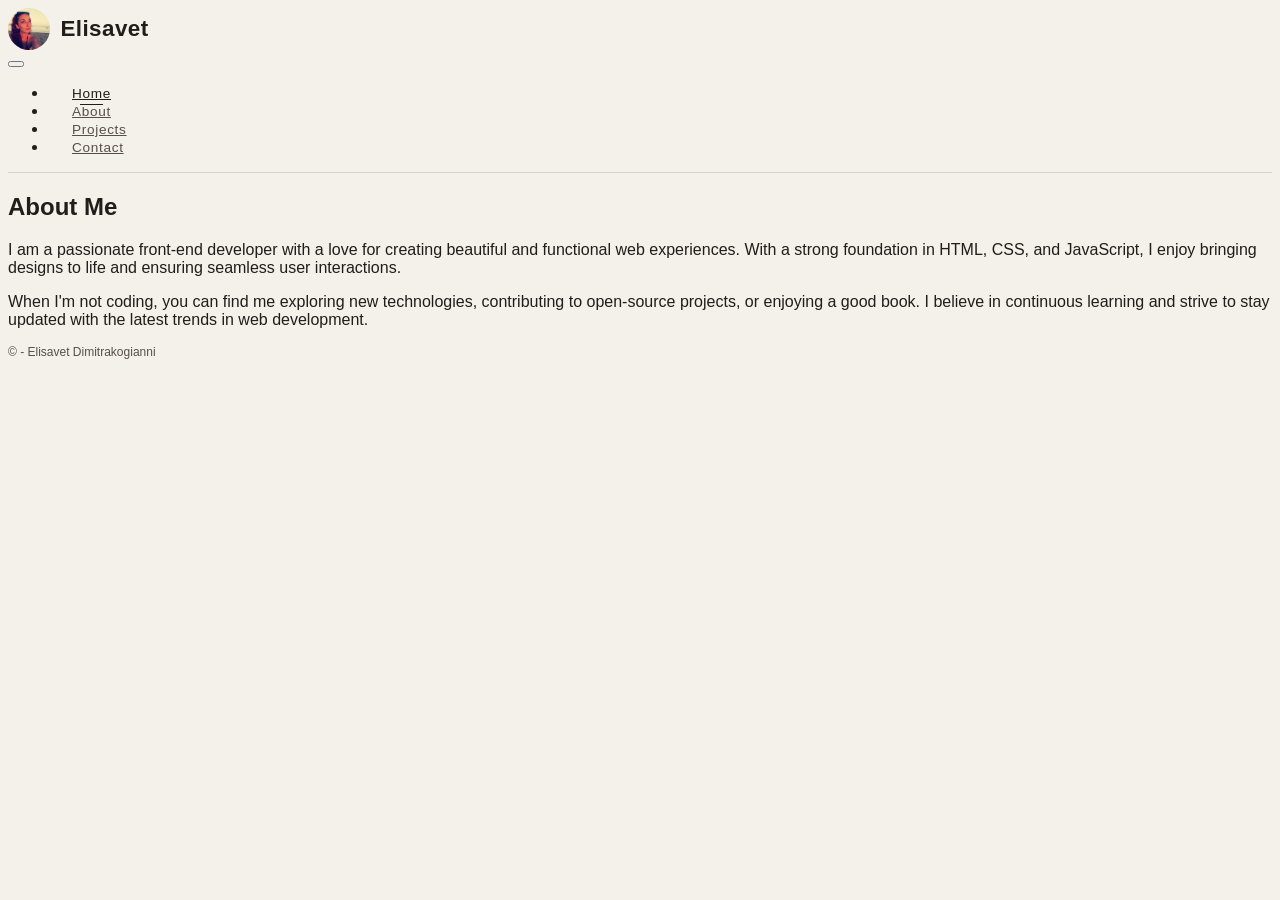
==== about.html @ 78a68099 "added projects.html,about.hmtl,contact.html and the script.js.Changed the font family." ====
<!doctype html>
<html lang="en">
  <head>
    <meta charset="UTF-8" />
    <meta name="viewport" content="width=device-width, initial-scale=1.0" />
    <title>About</title>
    <link href="styles.css" rel="stylesheet" type="text/css" />
  </head>
  <body>
    <nav class="navbar navbar-expand-lg custom-navbar">
      <div class="container-fluid px-4 px-md-5 py-3">
        <a class="navbar-brand brand-with-portrait" href="index.html">
          <img
            src="images/portrait.jpg"
            alt="Portrait of Elisavet Dimitrakogianni"
            class="nav-portrait"
          />
          <span class="wordmark">Elisavet</span>
        </a>
        <button
          class="navbar-toggler"
          type="button"
          data-bs-toggle="collapse"
          data-bs-target="#navMenu"
          aria-controls="navMenu"
          aria-expanded="false"
          aria-label="Toggle navigation"
        >
          <span class="navbar-toggler-icon"></span>
        </button>
        <div class="collapse navbar-collapse justify-content-end" id="navMenu">
          <ul class="navbar-nav nav-links">
            <li class="nav-item">
              <a class="nav-link active" href="index.html">Home</a>
            </li>
            <li class="nav-item">
              <a class="nav-link" href="about.html">About</a>
            </li>
            <li class="nav-item">
              <a class="nav-link" href="projects.html">Projects</a>
            </li>
            <li class="nav-item">
              <a class="nav-link" href="contact.html">Contact</a>
            </li>
          </ul>
        </div>
      </div>
    </nav>
    <hr class="divider" />
    <section class="hero container-fluid px-4 px-md-5 py-5">
  <div class="row align-items-center justify-content-center">
    <div class="col-lg-8 text-center">
      <h1 class="hero-title">About Me</h1>
      <p class="hero-subtitle">
        I am a passionate front-end developer with a love for creating beautiful and functional web experiences. With a strong foundation in HTML, CSS, and JavaScript, I enjoy bringing designs to life and ensuring seamless user interactions.
      </p>
      <p class="hero-subtitle">
        When I'm not coding, you can find me exploring new technologies, contributing to open-source projects, or enjoying a good book. I believe in continuous learning and strive to stay updated with the latest trends in web development.
      </p>
    </div>
  </div>
</section>
    </ul>
      <p class="footer-meta">
        © <span id="year"></span> - Elisavet Dimitrakogianni
      </p>
    </footer>
  </body>
</html>
---- styles.css ----
:root {
  --color-bg: #f3f1ea;
  --color-ink: #201d1a;
  --color-ink-soft: #55504a;
  --color-accent: #2c3e50;
  --color-line: #d8d3c7;
  --font-serif: "Ubuntu", sans-serif;
  --font-sans: "Ubuntu", sans-serif;
}

body {
  background: var(--color-bg);
  color: var(--color-ink);
  font-family: var(--font-sans);
}

.brand-with-portrait {
  display: flex;
  align-items: center;
  gap: 0.65rem;
  text-decoration: none;
}

.wordmark {
  font-family: var(--font-serif);
  font-size: 1.4rem;
  font-weight: 600;
  color: var(--color-ink);
  letter-spacing: 0.02em;
}

.nav-portrait {
  width: 42px;
  height: 42px;
  object-fit: cover;
  border-radius: 50%;
  display: block;
}

.nav-links .nav-link {
  font-family: var(--font-sans);
  font-size: 0.85rem;
  letter-spacing: 0.05em;
  color: var(--color-ink-soft);
  margin-left: 1.5rem;
  position: relative;
}

.nav-links .nav-link:hover,
.nav-links .nav-link.active {
  color: var(--color-ink);
}

.nav-links .nav-link.active::after {
  content: "";
  position: absolute;
  left: 0.5rem;
  right: 0.5rem;
  bottom: -4px;
  height: 1px;
  background: var(--color-ink);
}

.divider {
  border: none;
  border-top: 1px solid var(--color-line);
  margin: 0;
}

.intro-text {
  font-family: var(--font-serif);
  font-size: 1.6rem;
  line-height: 1.5;
  color: var(--color-ink);
  max-width: 30ch;
  margin: 0 auto;
}

.portrait {
  width: 100%;
  max-width: 380px;
  display: block;
  margin: 0 auto;
  border-radius: 4px;
}

.section-heading {
  font-family: var(--font-serif);
  font-size: 2rem;
  margin-bottom: 0.75rem;
}

.section-text {
  color: var(--color-ink-soft);
  max-width: 40ch;
  margin: 0 auto 1rem;
}

.text-link {
  font-family: var(--font-sans);
  font-size: 0.85rem;
  letter-spacing: 0.05em;
  color: var(--color-ink);
  text-decoration: none;
  border-bottom: 1px solid var(--color-ink);
  padding-bottom: 2px;
}

.text-link:hover {
  color: var(--color-accent);
  border-color: var(--color-accent);
}

.project-image {
  width: 100%;
  height: 180px;
  border-radius: 16px;
  overflow: hidden;
}

.project-thumb {
  width: 100%;
  height: 100%;
  object-fit: cover;
  object-position: top;
  display: block;
  border-radius: 16px;
  transition: transform 0.3s ease;
}

.project-image:hover .project-thumb {
  transform: scale(1.05);
}

.project-name {
  margin-top: 1rem;
  margin-bottom: 0.6rem;
  font-family: var(--font-serif);
  font-size: 1.2rem;
}

.project-link {
  display: inline-block;
}

.site-footer {
  border-top: 1px solid var(--color-line);
  margin-top: 4rem;
}

.footer-wordmark {
  font-family: var(--font-serif);
  font-size: 3rem;
}

.footer-nav {
  margin-top: 1rem;
}

.footer-nav a {
  color: var(--color-ink-soft);
  text-decoration: none;
  font-size: 0.8rem;
  letter-spacing: 0.05em;
  margin: 0 0.75rem;
}

.footer-nav a:hover {
  color: var(--color-ink);
}

.footer-meta {
  margin-top: 1rem;
  font-size: 0.75rem;
  color: var(--color-ink-soft);
}

@media (max-width: 767px) {
  .nav-portrait {
    width: 38px;
    height: 38px;
  }

  .intro-text {
    font-size: 1.3rem;
    max-width: none;
  }
  .section-heading {
    font-size: 1.6rem;
  }
  .footer-wordmark {
    font-size: 2rem;
  }
}
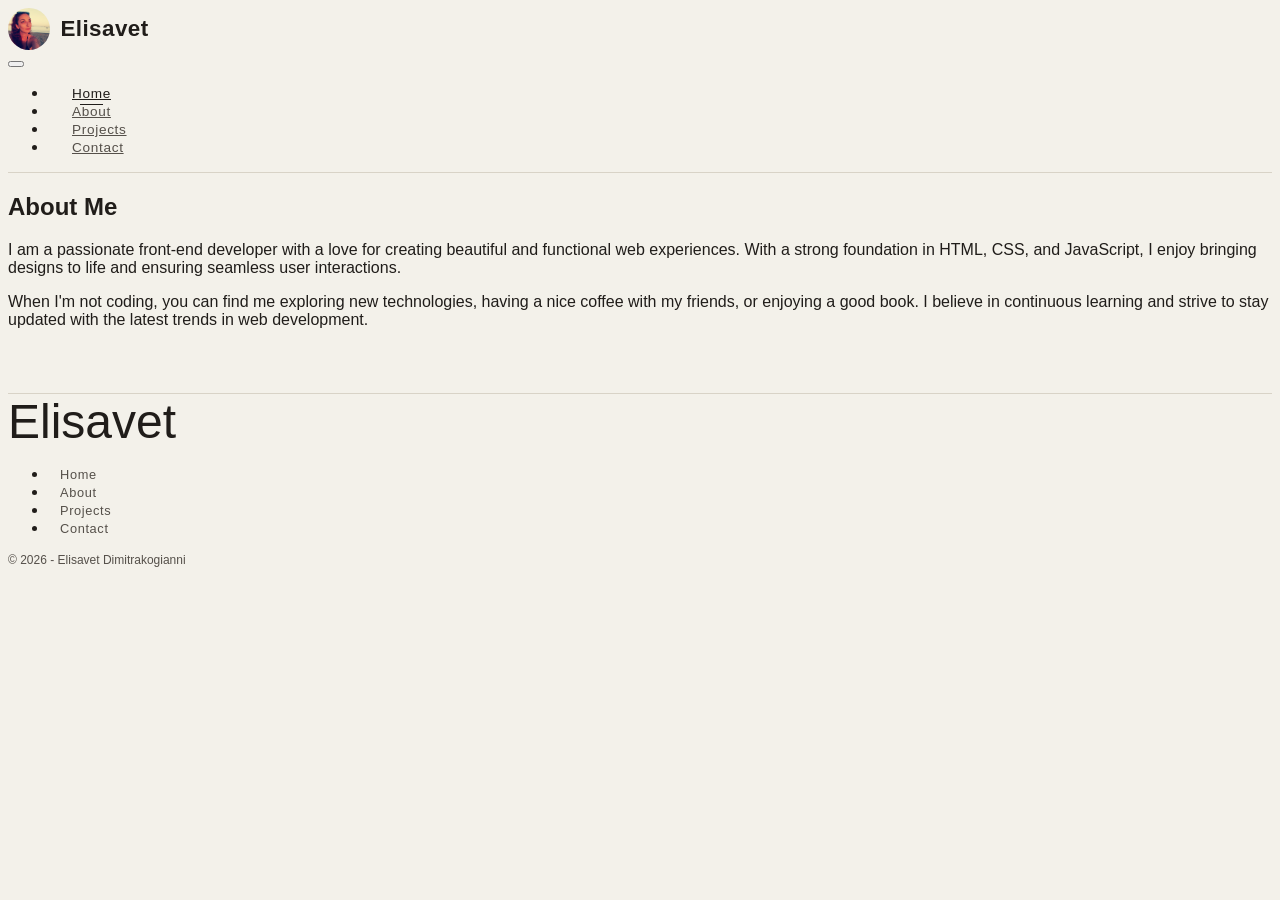
==== commit f193a8be: "made some changes in the projects,about and contact.hmtl" ====
--- a/about.html
+++ b/about.html
@@ -48,22 +48,40 @@
     </nav>
     <hr class="divider" />
     <section class="hero container-fluid px-4 px-md-5 py-5">
-  <div class="row align-items-center justify-content-center">
-    <div class="col-lg-8 text-center">
-      <h1 class="hero-title">About Me</h1>
-      <p class="hero-subtitle">
-        I am a passionate front-end developer with a love for creating beautiful and functional web experiences. With a strong foundation in HTML, CSS, and JavaScript, I enjoy bringing designs to life and ensuring seamless user interactions.
-      </p>
-      <p class="hero-subtitle">
-        When I'm not coding, you can find me exploring new technologies, contributing to open-source projects, or enjoying a good book. I believe in continuous learning and strive to stay updated with the latest trends in web development.
-      </p>
-    </div>
-  </div>
-</section>
-    </ul>
+      <div class="row align-items-center justify-content-center">
+        <div class="col-lg-8 text-center">
+          <h1 class="hero-title">About Me</h1>
+          <p class="hero-subtitle">
+            I am a passionate front-end developer with a love for creating
+            beautiful and functional web experiences. With a strong foundation
+            in HTML, CSS, and JavaScript, I enjoy bringing designs to life and
+            ensuring seamless user interactions.
+          </p>
+          <p class="hero-subtitle">
+            When I'm not coding, you can find me exploring new technologies,
+            having a nice coffee with my friends, or enjoying a good book. I
+            believe in continuous learning and strive to stay updated with the
+            latest trends in web development.
+          </p>
+        </div>
+      </div>
+    </section>
+    <footer class="site-footer text-center py-5">
+      <div class="footer-wordmark">Elisavet</div>
+      <ul class="footer-nav list-inline">
+        <li class="list-inline-item"><a href="index.html">Home</a></li>
+        <li class="list-inline-item"><a href="about.html">About</a></li>
+        <li class="list-inline-item"><a href="projects.html">Projects</a></li>
+        <li class="list-inline-item"><a href="contact.html">Contact</a></li>
+      </ul>
       <p class="footer-meta">
         © <span id="year"></span> - Elisavet Dimitrakogianni
       </p>
     </footer>
+    <script
+      src="https://cdn.jsdelivr.net/npm/bootstrap@5.3.8/dist/js/bootstrap.bundle.min.js"
+      crossorigin="anonymous"
+    ></script>
+    <script src="script.js"></script>
   </body>
 </html>
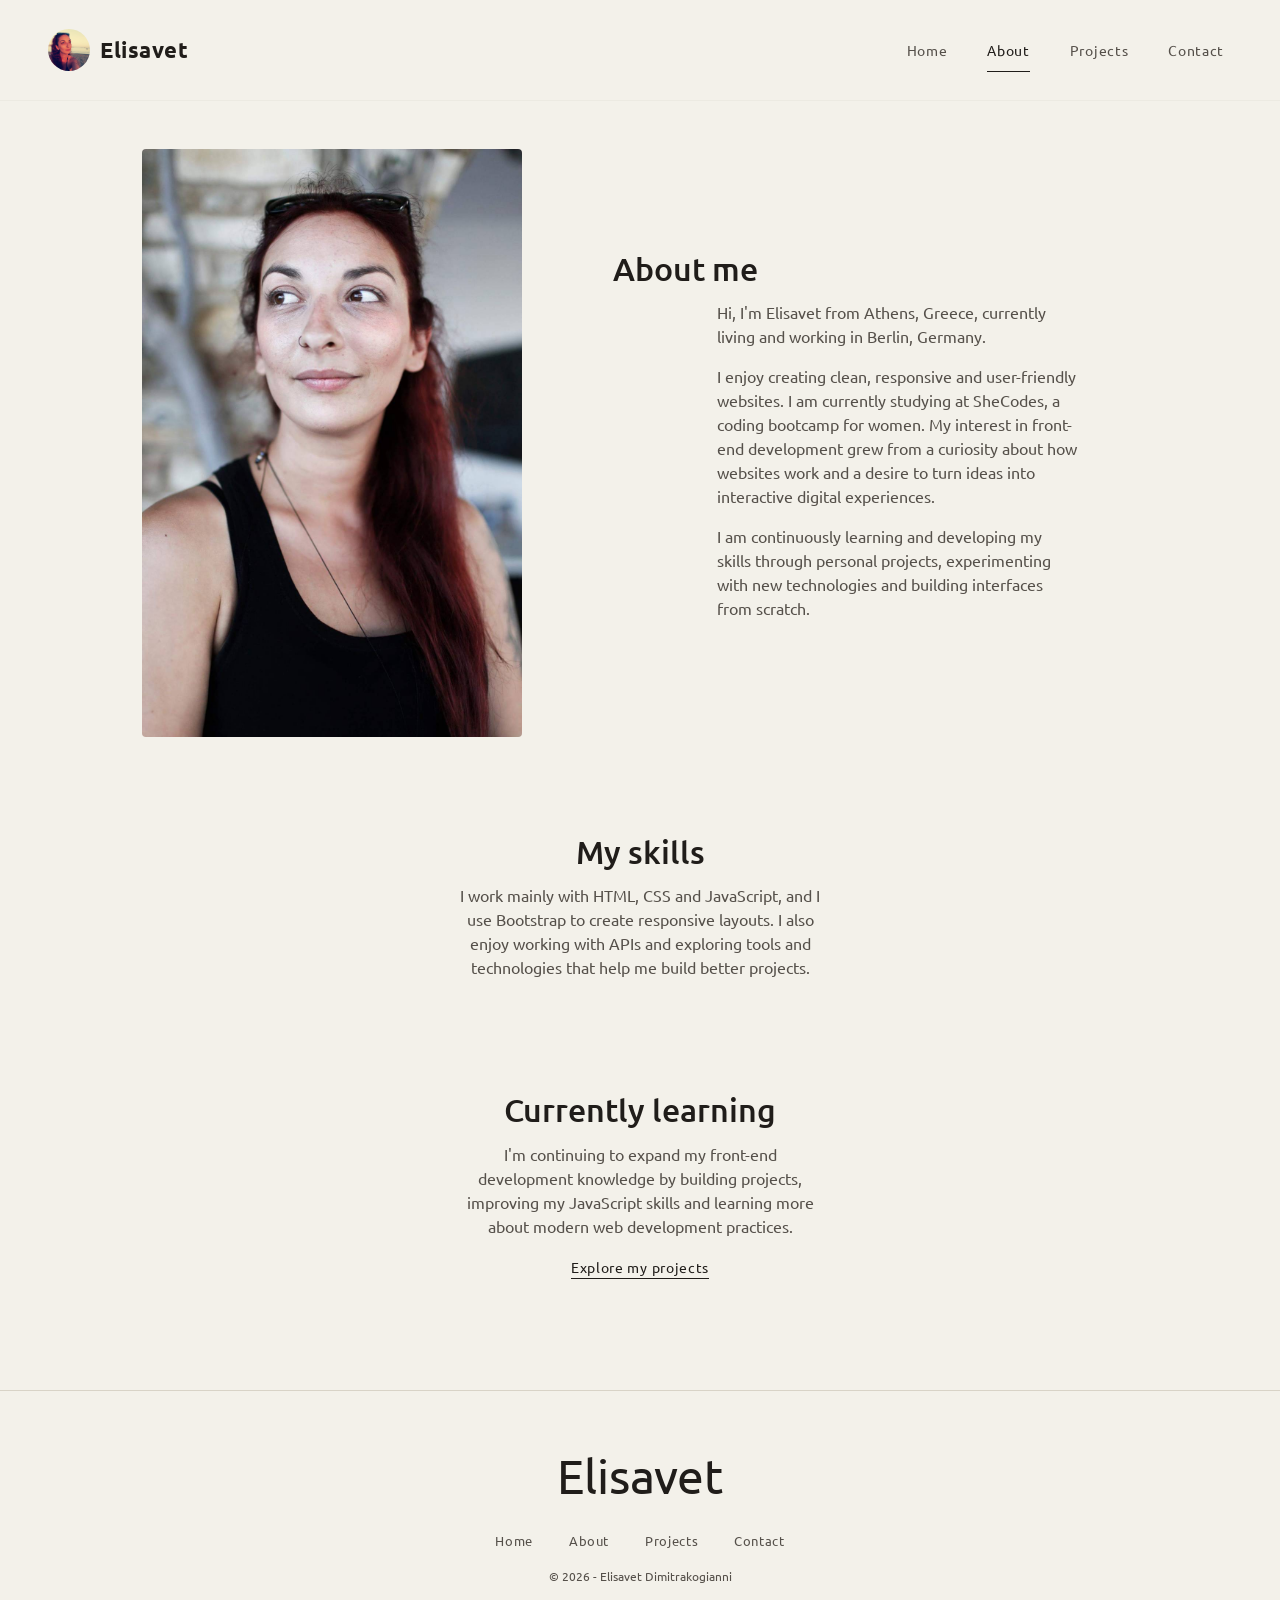
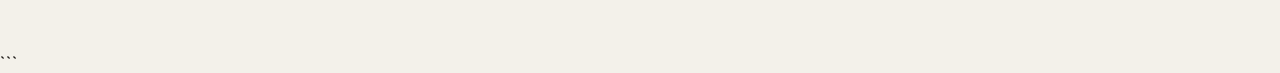
==== commit 519c3cd4: "added the links to my contact.hmtl,made some changes in the about.hmtl and deployed the site on rend" ====
--- a/about.html
+++ b/about.html
@@ -1,11 +1,26 @@
 <!doctype html>
+
 <html lang="en">
   <head>
     <meta charset="UTF-8" />
     <meta name="viewport" content="width=device-width, initial-scale=1.0" />
-    <title>About</title>
+
+    <title>About - Elisavet Dimitrakogianni</title>
+
+    <link rel="preconnect" href="https://fonts.googleapis.com" />
+    <link
+      href="https://fonts.googleapis.com/css2?family=Capriola&family=Ubuntu:ital,wght@1,300;1,500&family=Winky+Sans:ital,wght@0,300..900;1,300..900&display=swap"
+      rel="stylesheet"
+    />
+
+    <link
+      href="https://cdn.jsdelivr.net/npm/bootstrap@5.3.8/dist/css/bootstrap.min.css"
+      rel="stylesheet"
+    />
+
     <link href="styles.css" rel="stylesheet" type="text/css" />
   </head>
+
   <body>
     <nav class="navbar navbar-expand-lg custom-navbar">
       <div class="container-fluid px-4 px-md-5 py-3">
@@ -17,6 +32,7 @@
           />
           <span class="wordmark">Elisavet</span>
         </a>
+
         <button
           class="navbar-toggler"
           type="button"
@@ -28,13 +44,14 @@
         >
           <span class="navbar-toggler-icon"></span>
         </button>
+
         <div class="collapse navbar-collapse justify-content-end" id="navMenu">
           <ul class="navbar-nav nav-links">
             <li class="nav-item">
-              <a class="nav-link active" href="index.html">Home</a>
+              <a class="nav-link" href="index.html">Home</a>
             </li>
             <li class="nav-item">
-              <a class="nav-link" href="about.html">About</a>
+              <a class="nav-link active" href="about.html">About</a>
             </li>
             <li class="nav-item">
               <a class="nav-link" href="projects.html">Projects</a>
@@ -46,42 +63,106 @@
         </div>
       </div>
     </nav>
+
     <hr class="divider" />
-    <section class="hero container-fluid px-4 px-md-5 py-5">
-      <div class="row align-items-center justify-content-center">
-        <div class="col-lg-8 text-center">
-          <h1 class="hero-title">About Me</h1>
-          <p class="hero-subtitle">
-            I am a passionate front-end developer with a love for creating
-            beautiful and functional web experiences. With a strong foundation
-            in HTML, CSS, and JavaScript, I enjoy bringing designs to life and
-            ensuring seamless user interactions.
-          </p>
-          <p class="hero-subtitle">
-            When I'm not coding, you can find me exploring new technologies,
-            having a nice coffee with my friends, or enjoying a good book. I
-            believe in continuous learning and strive to stay updated with the
-            latest trends in web development.
-          </p>
+
+    <main>
+      <section class="container-fluid px-4 px-md-5 py-5">
+        <div class="row align-items-center justify-content-center g-5">
+          <div class="col-md-5 text-center">
+            <img
+              src="images/portait2.jpg"
+              alt="Portrait of Elisavet Dimitrakogianni"
+              class="portrait"
+            />
+          </div>
+
+          <div class="col-md-6">
+            <h1 class="section-heading">About me</h1>
+
+            <p class="section-text">
+              Hi, I'm Elisavet from Athens, Greece, currently living and working
+              in Berlin, Germany.
+            </p>
+
+            <p class="section-text">
+              I enjoy creating clean, responsive and user-friendly websites. I
+              am currently studying at SheCodes, a coding bootcamp for women. My
+              interest in front-end development grew from a curiosity about how
+              websites work and a desire to turn ideas into interactive digital
+              experiences.
+            </p>
+
+            <p class="section-text">
+              I am continuously learning and developing my skills through
+              personal projects, experimenting with new technologies and
+              building interfaces from scratch.
+            </p>
+          </div>
         </div>
-      </div>
-    </section>
+      </section>
+
+      <section class="container-fluid px-4 px-md-5 py-5">
+        <div class="row justify-content-center text-center">
+          <div class="col-lg-7">
+            <h2 class="section-heading">My skills</h2>
+
+            <p class="section-text">
+              I work mainly with HTML, CSS and JavaScript, and I use Bootstrap
+              to create responsive layouts. I also enjoy working with APIs and
+              exploring tools and technologies that help me build better
+              projects.
+            </p>
+          </div>
+        </div>
+      </section>
+
+      <section class="container-fluid px-4 px-md-5 py-5">
+        <div class="row justify-content-center text-center">
+          <div class="col-lg-7">
+            <h2 class="section-heading">Currently learning</h2>
+
+            <p class="section-text">
+              I'm continuing to expand my front-end development knowledge by
+              building projects, improving my JavaScript skills and learning
+              more about modern web development practices.
+            </p>
+
+            <a href="projects.html" class="text-link"> Explore my projects </a>
+          </div>
+        </div>
+      </section>
+    </main>
+
     <footer class="site-footer text-center py-5">
       <div class="footer-wordmark">Elisavet</div>
+
       <ul class="footer-nav list-inline">
-        <li class="list-inline-item"><a href="index.html">Home</a></li>
-        <li class="list-inline-item"><a href="about.html">About</a></li>
-        <li class="list-inline-item"><a href="projects.html">Projects</a></li>
-        <li class="list-inline-item"><a href="contact.html">Contact</a></li>
+        <li class="list-inline-item">
+          <a href="index.html">Home</a>
+        </li>
+        <li class="list-inline-item">
+          <a href="about.html">About</a>
+        </li>
+        <li class="list-inline-item">
+          <a href="projects.html">Projects</a>
+        </li>
+        <li class="list-inline-item">
+          <a href="contact.html">Contact</a>
+        </li>
       </ul>
+
       <p class="footer-meta">
         © <span id="year"></span> - Elisavet Dimitrakogianni
       </p>
     </footer>
+
     <script
       src="https://cdn.jsdelivr.net/npm/bootstrap@5.3.8/dist/js/bootstrap.bundle.min.js"
       crossorigin="anonymous"
     ></script>
+
     <script src="script.js"></script>
+    ```
   </body>
 </html>
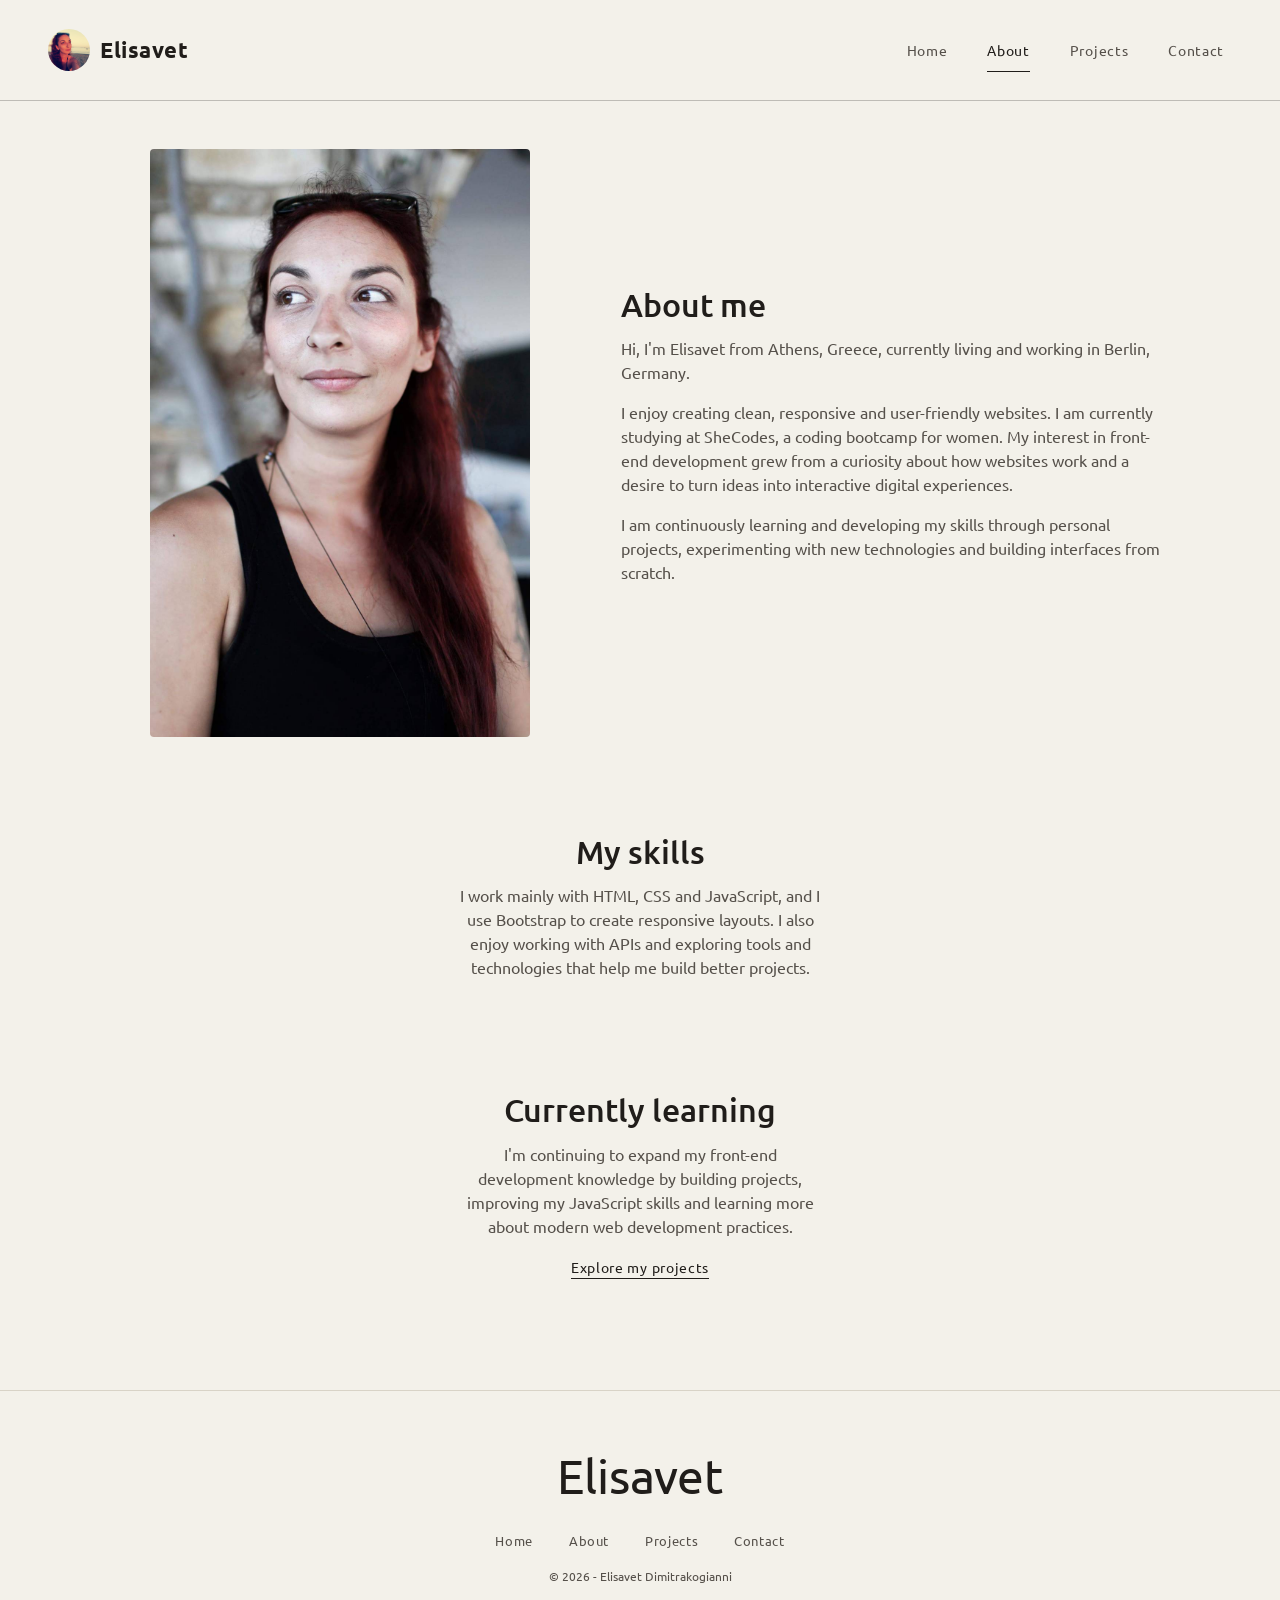
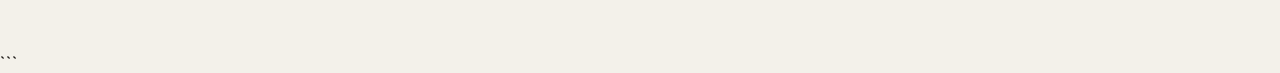
==== commit 808bc6b6: "made some changes in the styles.css" ====
--- a/about.html
+++ b/about.html
@@ -77,7 +77,7 @@
             />
           </div>
 
-          <div class="col-md-6">
+          <div class="col-md-6 about-text">
             <h1 class="section-heading">About me</h1>
 
             <p class="section-text">
--- a/styles.css
+++ b/styles.css
@@ -63,7 +63,7 @@
 
 .divider {
   border: none;
-  border-top: 1px solid var(--color-line);
+  border-top: 1px solid var(--color-ink);
   margin: 0;
 }
 
@@ -82,6 +82,20 @@
   display: block;
   margin: 0 auto;
   border-radius: 4px;
+}
+
+.about-text {
+  max-width: 600px;
+}
+
+.about-text .section-heading {
+  text-align: left;
+}
+
+.about-text .section-text {
+  max-width: 100%;
+  margin-left: 0;
+  margin-right: 0;
 }
 
 .section-heading {
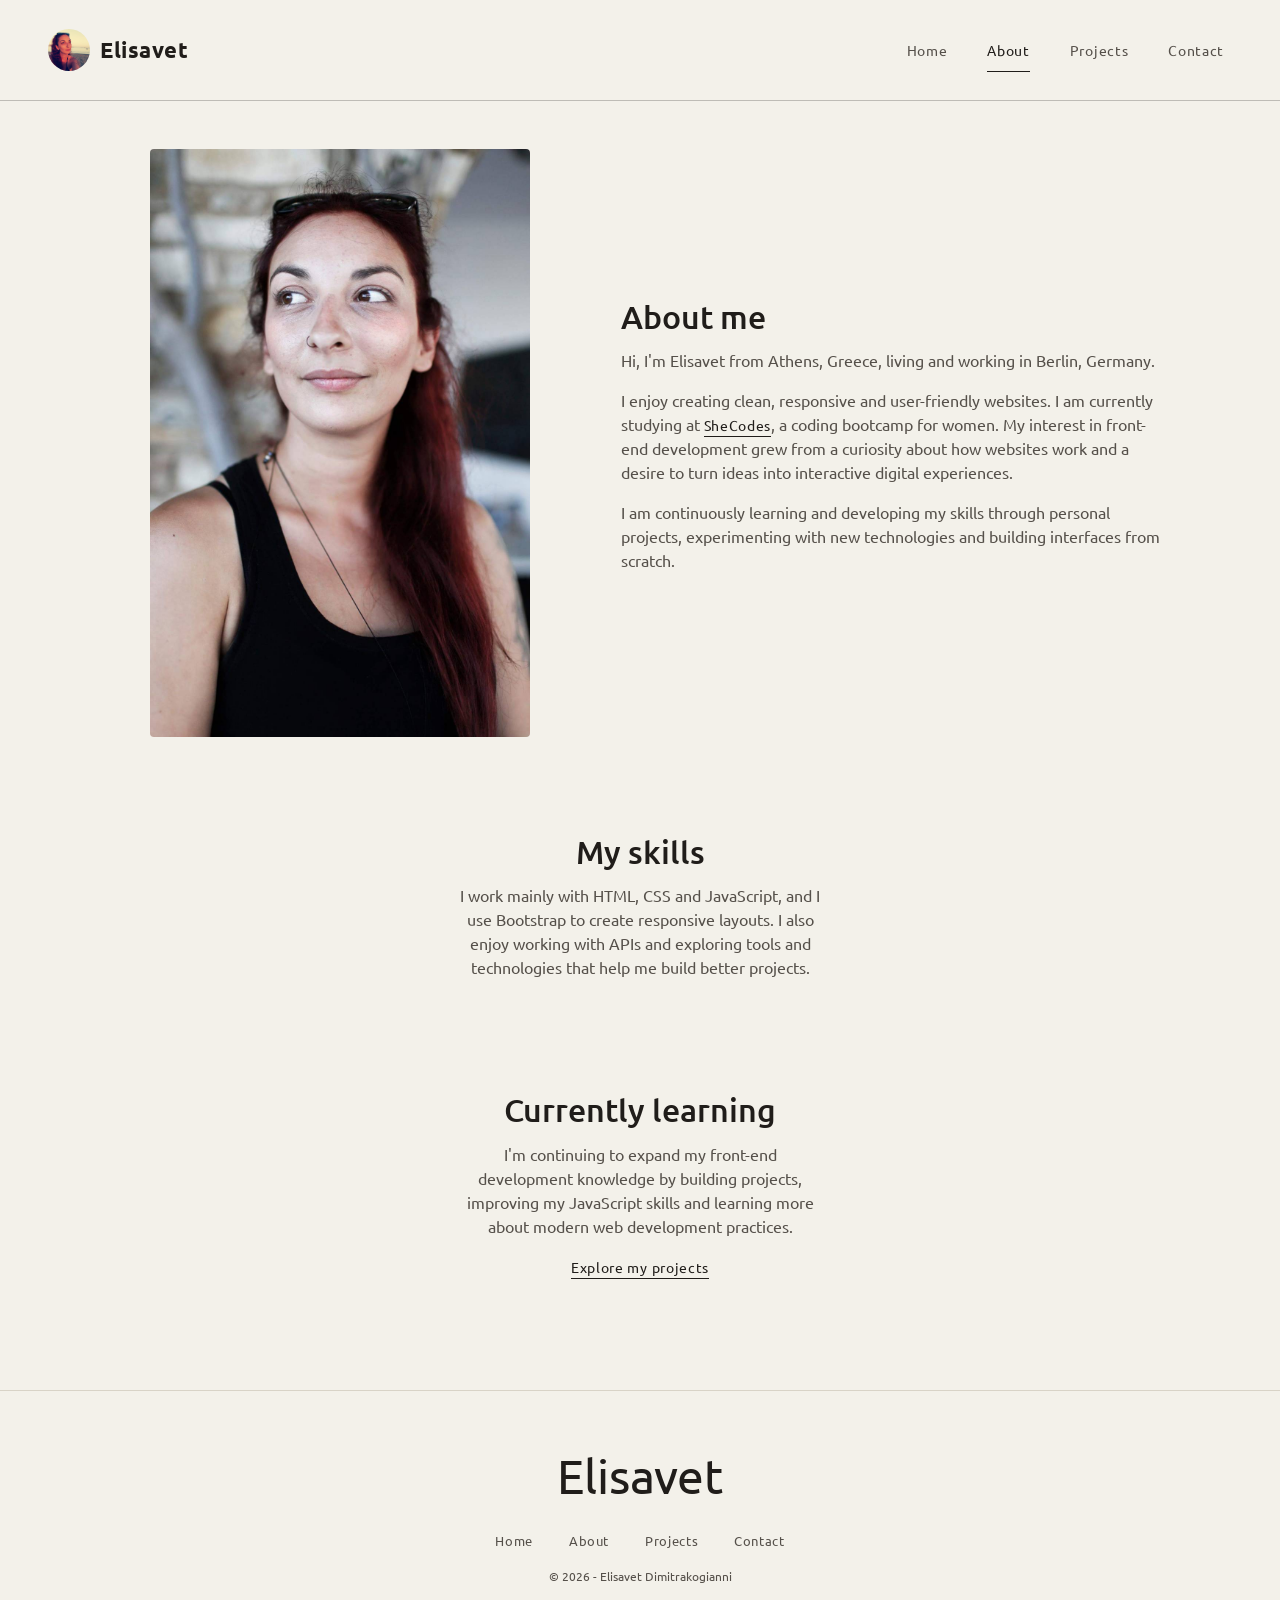
==== commit 30e98f61: "modiefied the about.hmtl,the projects.html and the contact.html.Now the form is working" ====
--- a/about.html
+++ b/about.html
@@ -81,16 +81,22 @@
             <h1 class="section-heading">About me</h1>
 
             <p class="section-text">
-              Hi, I'm Elisavet from Athens, Greece, currently living and working
-              in Berlin, Germany.
+              Hi, I'm Elisavet from Athens, Greece, living and working in
+              Berlin, Germany.
             </p>
 
             <p class="section-text">
               I enjoy creating clean, responsive and user-friendly websites. I
-              am currently studying at SheCodes, a coding bootcamp for women. My
-              interest in front-end development grew from a curiosity about how
-              websites work and a desire to turn ideas into interactive digital
-              experiences.
+              am currently studying at
+              <a
+                href="https://www.shecodes.io/"
+                target="_blank"
+                rel="noopener noreferrer"
+                class="text-link"
+                >SheCodes</a
+              >, a coding bootcamp for women. My interest in front-end
+              development grew from a curiosity about how websites work and a
+              desire to turn ideas into interactive digital experiences.
             </p>
 
             <p class="section-text">
@@ -163,6 +169,5 @@
     ></script>
 
     <script src="script.js"></script>
-    ```
   </body>
 </html>
